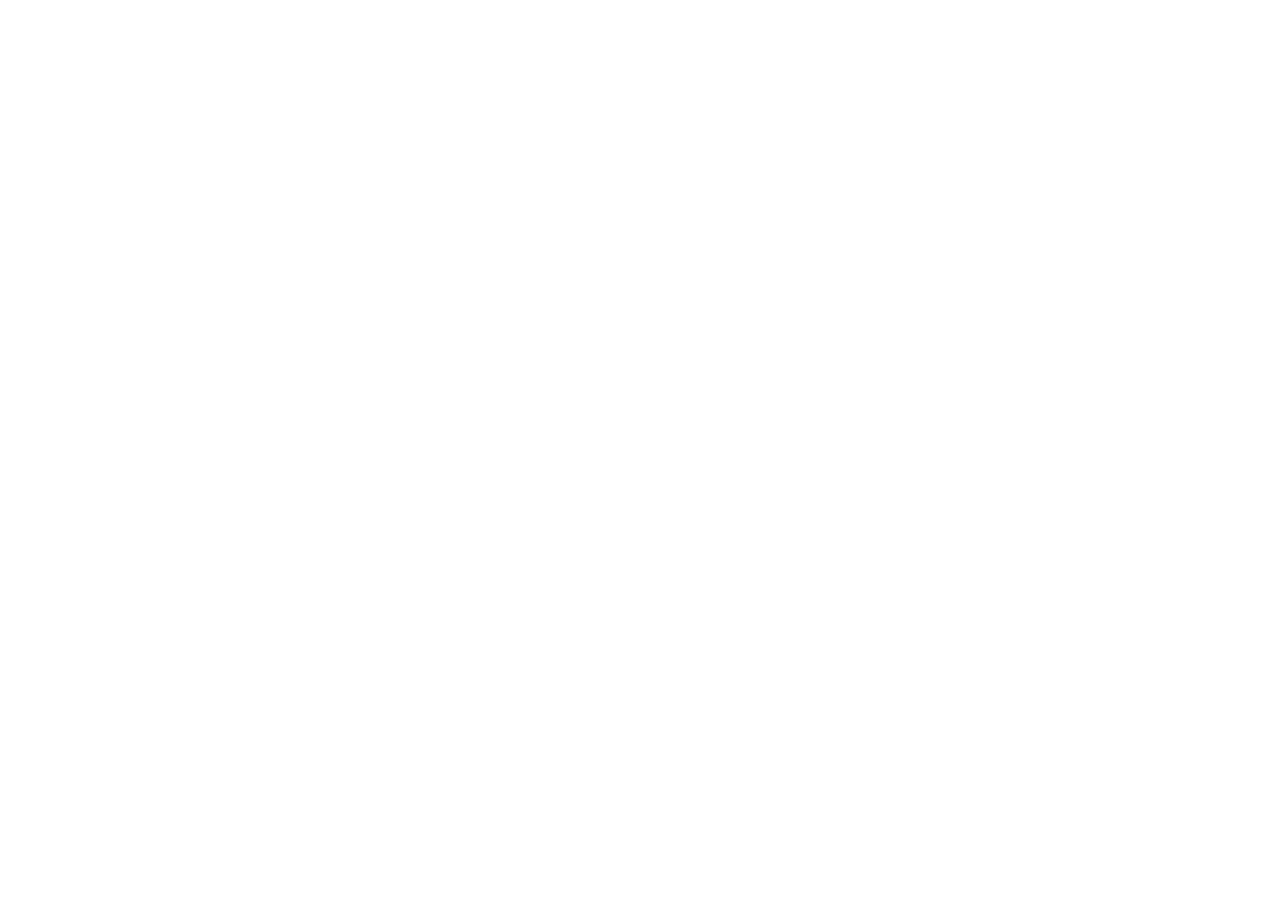
==== assets/index.html @ e958853e "add basic html, css file and necessary things" ====
<!DOCTYPE html>
<html lang="en">
<head>
    <meta charset="UTF-8">
    <meta name="viewport" content="width=device-width, initial-scale=1.0">
    <title>Bangladesh 2.0</title>
    <link rel="stylesheet" href="styles.css
    ">
</head>
<body>
    
</body>
</html>
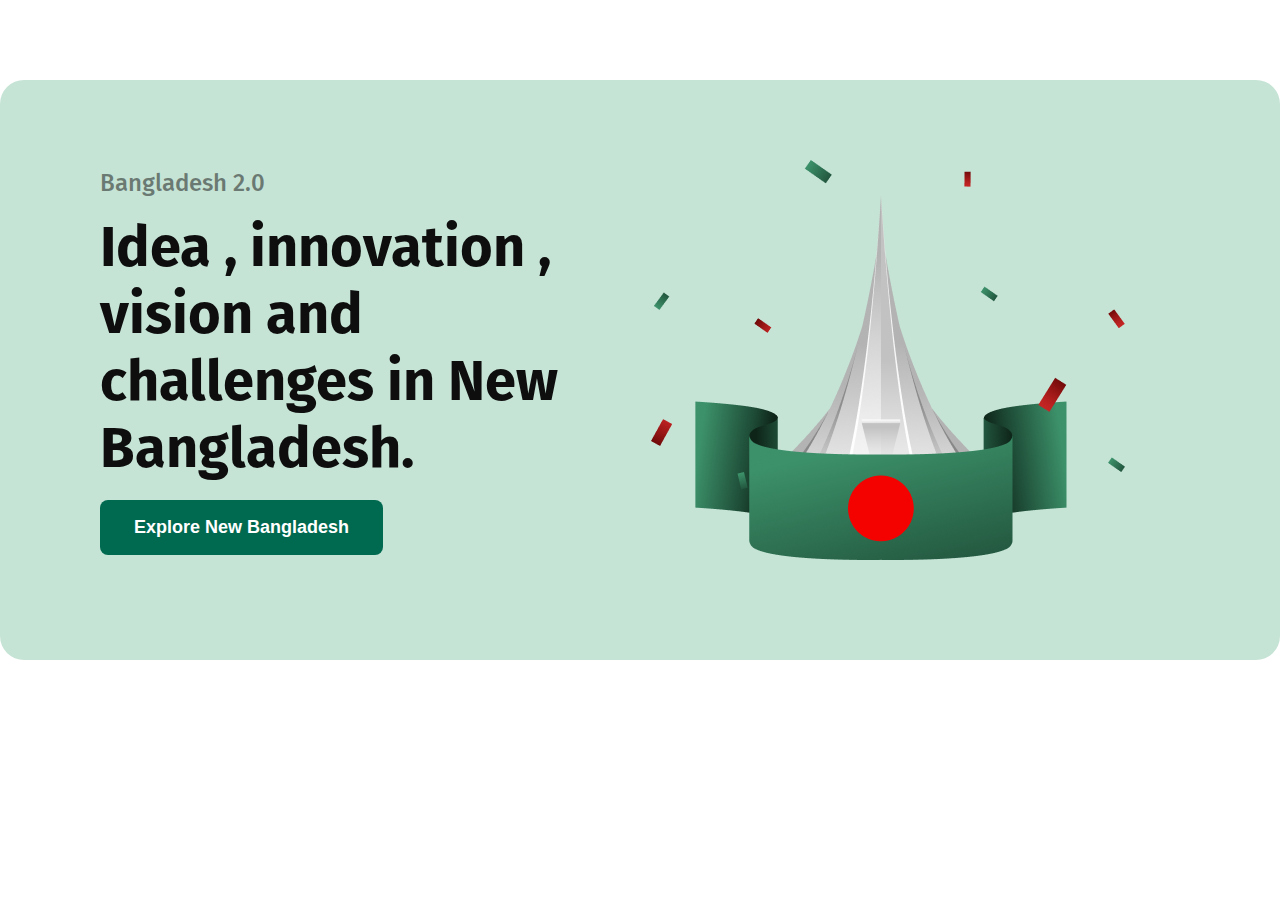
==== commit b5387586: "add styles for banner part" ====
--- a/assets/index.html
+++ b/assets/index.html
@@ -4,10 +4,41 @@
     <meta charset="UTF-8">
     <meta name="viewport" content="width=device-width, initial-scale=1.0">
     <title>Bangladesh 2.0</title>
+    <link rel="preconnect" href="https://fonts.googleapis.com">
+    <link rel="preconnect" href="https://fonts.gstatic.com" crossorigin>
+    <link href="https://fonts.googleapis.com/css2?family=Fira+Sans:ital,wght@0,100;0,200;0,300;0,400;0,500;0,600;0,700;0,800;0,900;1,100;1,200;1,300;1,400;1,500;1,600;1,700;1,800;1,900&display=swap" rel="stylesheet">
     <link rel="stylesheet" href="styles.css
     ">
 </head>
-<body>
-    
+<body class="fira-sans-regular">
+    <header>
+        <nav>
+
+        </nav>
+        <div class="banner">
+            <div class="banner-description">
+                <p class="banner-tile">
+                    Bangladesh 2.0
+                </p>
+                <h1 class="banner-heading">
+                    Idea , innovation ,
+                    vision and challenges in New Bangladesh.
+                </h1>
+                <button class="banner-btn"> 
+                    Explore New Bangladesh
+                </button>
+            </div>
+            <div class="hero-holder">
+                <img src="hero.png" alt="">
+            </div>
+        </div>
+
+    </header>
+    <main>
+
+    </main>
+    <footer>
+
+    </footer>
 </body>
 </html>--- a/assets/styles.css
+++ b/assets/styles.css
@@ -0,0 +1,77 @@
+*{
+    margin: 0;
+    padding: 0;
+
+}
+
+.fira-sans-regular {
+    font-family: "Fira Sans", serif;
+    font-weight: 400;
+    font-style: normal;
+  }
+  /* style for header part starts here  */
+
+  header{
+
+    border-radius: 24px;
+
+    background: rgb(198, 228, 214);
+    
+    max-width: 1280px ;
+    height: 580px;
+    margin: 0 auto ;
+    
+   
+   
+  }
+.banner{
+    display: flex;
+   
+    margin: 80px 100px 80px 100px;
+    
+    
+}
+
+
+.banner div{
+   
+    width: 50%;
+    margin-top: 80px;
+}
+.banner-description{
+    display: flex;
+    flex-direction: column;
+    align-items: flex-start;
+    justify-content: space-around;
+}
+.banner-tile{
+    color: rgba(14, 14, 14, 0.5);
+    font-weight: 500;
+    font-size: 24px;
+    
+  
+}
+.banner-heading{
+    color: rgb(14, 14, 14);
+    font-weight: 700;
+    font-size: 56px;
+}
+.banner-btn{
+    border-radius: 8px;
+
+    background: rgb(0, 106, 80); 
+    border: none;
+    padding: 17px 34px 17px 34px;
+    color: rgb(255, 255, 255);
+
+    font-size: 18px;
+    font-weight: 600;
+   
+}
+.hero-holder{
+    margin-left: 20px;
+    
+}
+   
+    /* style for header part ends here  */
+
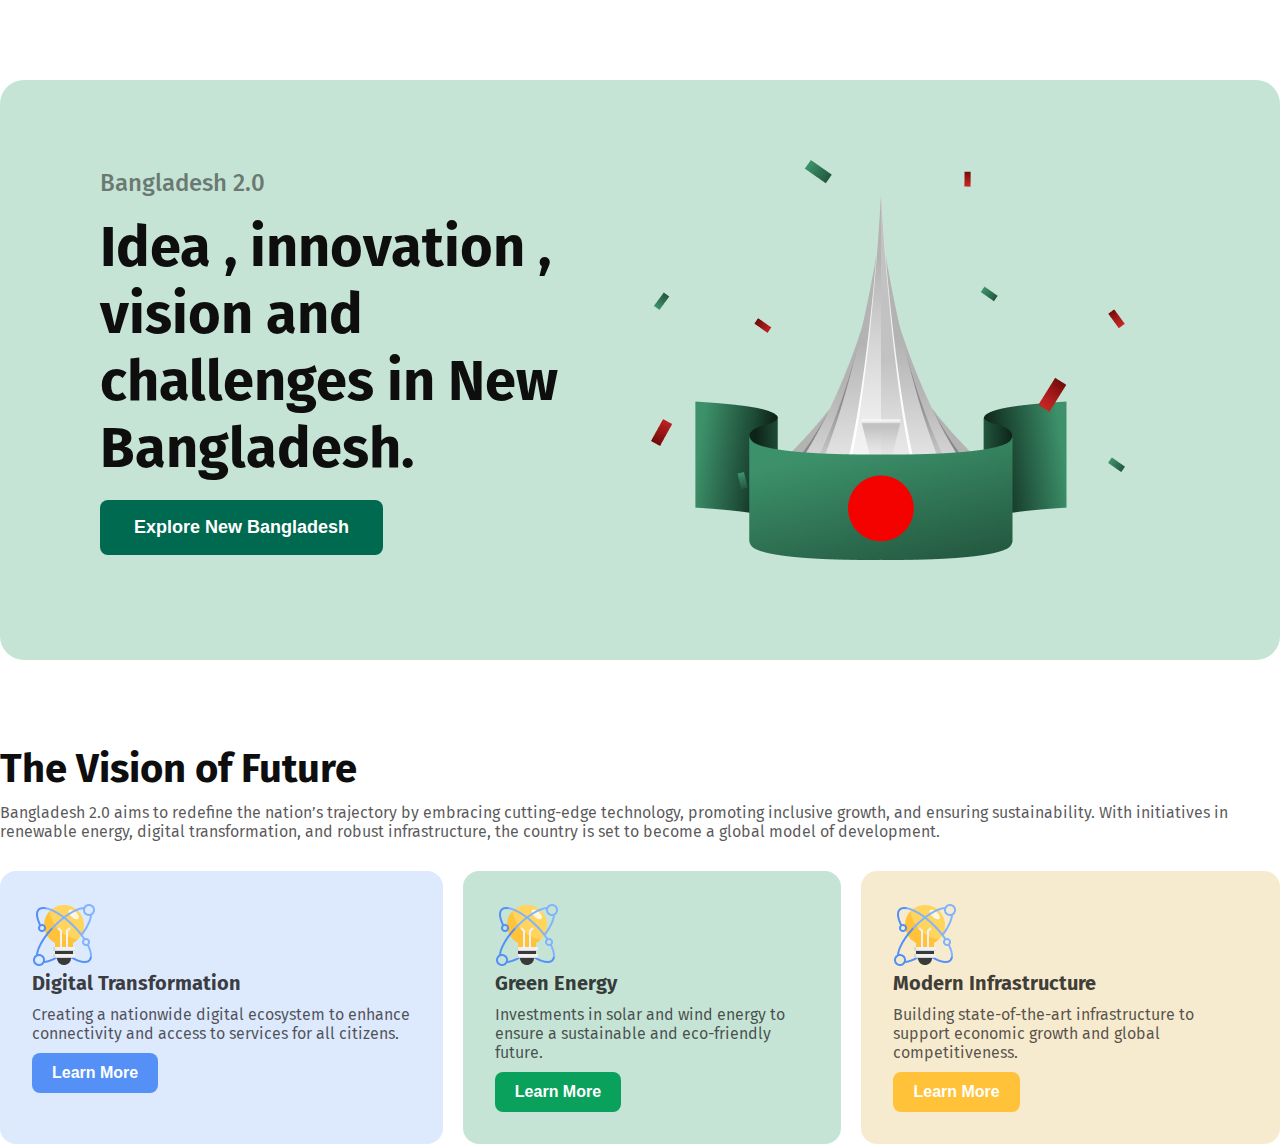
==== commit bd1ea57a: "added style for vision section" ====
--- a/assets/index.html
+++ b/assets/index.html
@@ -11,7 +11,7 @@
     ">
 </head>
 <body class="fira-sans-regular">
-    <header>
+    <header class="make-center">
         <nav>
 
         </nav>
@@ -29,12 +29,76 @@
                 </button>
             </div>
             <div class="hero-holder">
-                <img src="hero.png" alt="">
+                <img src="hero.png" alt="img of historical symbol of Bangladesh">
             </div>
         </div>
 
     </header>
     <main>
+
+        <section class="make-center make-center-t-s">
+            <div>
+                <h2 class="second-heading">
+                    The Vision of Future
+                  </h2>
+                  <p class="title-description">
+                    Bangladesh 2.0 aims to redefine the nation’s trajectory by embracing cutting-edge technology, promoting inclusive growth, and ensuring sustainability. With initiatives in renewable energy, digital transformation, and robust infrastructure, the country is set to become a global model of development.
+                  </p>
+    
+
+            </div>
+                <div class="card-holder">
+                    <div class="card c1">
+                        <div class="card-img">
+                            <img src="card-icon.png" alt="icon of idea">
+                        </div>
+                        <h4 class="third-heading">
+                            Digital Transformation
+                        </h4>
+                        <p class="title-description">
+                            Creating a nationwide digital ecosystem to enhance connectivity and access to services for all citizens.
+                        </p>
+
+                        <button class="card-btn cb1">
+                            Learn More
+                        </button>
+                    </div>
+
+
+                    <div class="card c2">
+                        <div class="card-img">
+                            <img src="card-icon.png" alt="icon of idea">
+                        </div>
+                        <h4 class="third-heading">
+                            Green Energy
+                        </h4>
+
+                        <p class="title-description">
+                            Investments in solar and wind energy to ensure a sustainable and eco-friendly future.
+                        </p>
+
+                        <button class="card-btn cb2">
+                            Learn More
+                        </button>
+                    </div>
+                    <div class="card c3">
+                        <div class="card-img">
+                            <img src="card-icon.png" alt="icon of idea">
+                        </div>
+                        <h4 class="third-heading">
+                            Modern Infrastructure
+                        </h4>
+                        <p class="title-description">
+                            Building state-of-the-art infrastructure to support economic growth and global competitiveness.
+                        </p>
+                        <button class="card-btn cb3">
+                            Learn More
+                        </button>
+                    </div>
+
+                </div>
+             
+        </section>
 
     </main>
     <footer>
--- a/assets/styles.css
+++ b/assets/styles.css
@@ -9,6 +9,35 @@
     font-weight: 400;
     font-style: normal;
   }
+
+  /* shared style starts here  */
+  .make-center{
+    margin: 0 auto ;
+    max-width: 1280px ;
+  }
+  .make-center-t-s{
+    margin-top: 85px;
+  }
+  .title-description{
+    color: rgba(14, 14, 14, 0.7);
+    font-size: 16px;
+    font-weight: 400;
+    margin-top: 10px;
+    margin-bottom: 10px;
+  }
+  .second-heading{
+    color: rgb(14, 14, 14);
+    font-size: 40px;
+    font-weight: 700;
+  }
+  .third-heading{
+    color: rgba(14, 14, 14, 0.8);
+    font-size: 20px;
+    font-weight: 700
+  }
+
+
+  /* shared style end here  */
   /* style for header part starts here  */
 
   header{
@@ -17,9 +46,9 @@
 
     background: rgb(198, 228, 214);
     
-    max-width: 1280px ;
+    
     height: 580px;
-    margin: 0 auto ;
+  
     
    
    
@@ -75,3 +104,51 @@
    
     /* style for header part ends here  */
 
+    /* styles for vision section starts here  */
+    .card-btn{
+        color: rgb(255, 255, 255);
+
+    font-size: 16px;
+    font-weight: 600;
+    padding: 11px 20px 11px 20px;
+    border-radius: 8px;
+    border: none;
+    }
+    .cb1{
+        background: rgb(84, 144, 245);
+    }
+
+    .cb2{
+        background-color: rgb(9, 161, 92);
+    }
+    .cb3{
+        background-color: rgb(255, 194, 57);
+    }
+    .card{
+        
+        padding: 32px;
+        border-radius: 16px;
+        
+      
+
+    }
+    .c1{
+        background-color:rgba(84, 144, 245, 0.2); ;
+    }
+    .c2{
+        background-color:rgb(198, 228, 214) ;
+        
+    }
+    .c3{
+        background-color: rgb(247, 235, 207);
+    }
+
+    .card-holder{
+        margin-top: 30px;
+        display: flex;
+        justify-content: space-between;
+        gap: 20px;
+    }
+
+    /* styles for vision section starts here  */
+
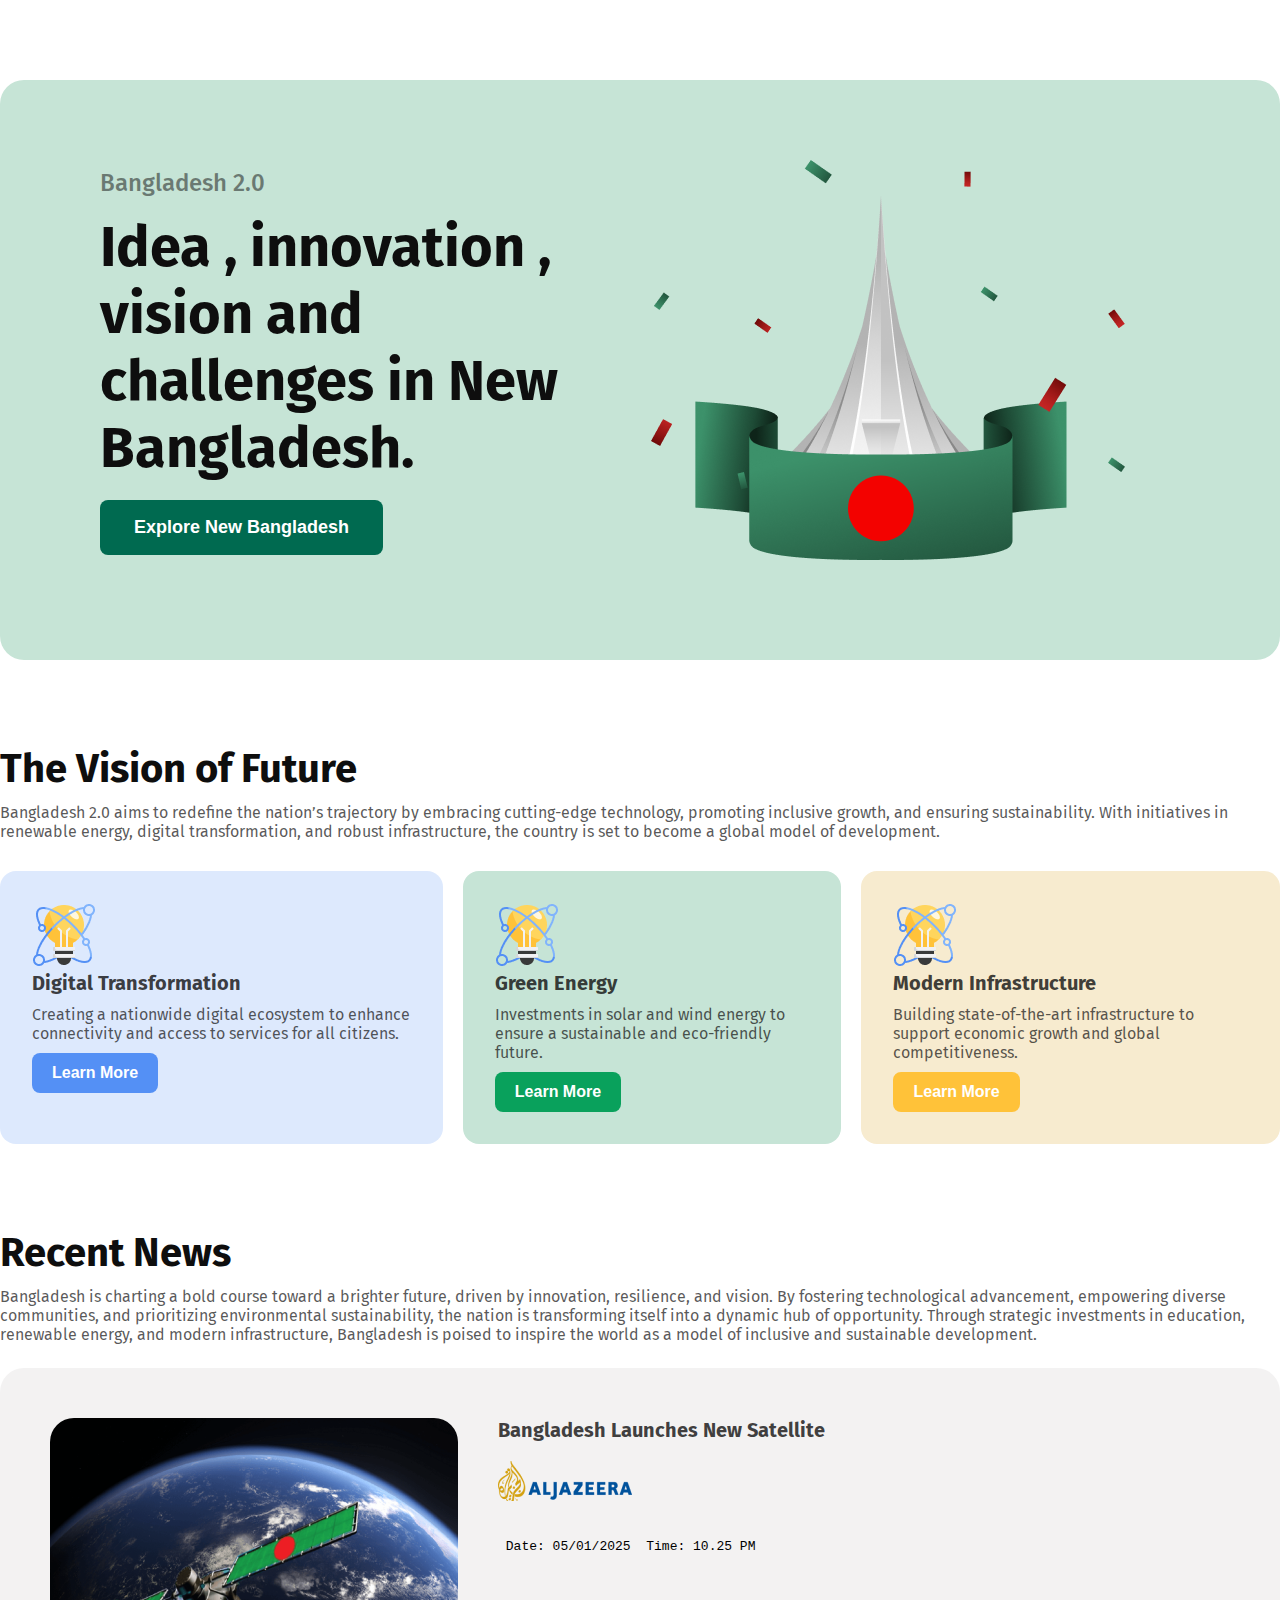
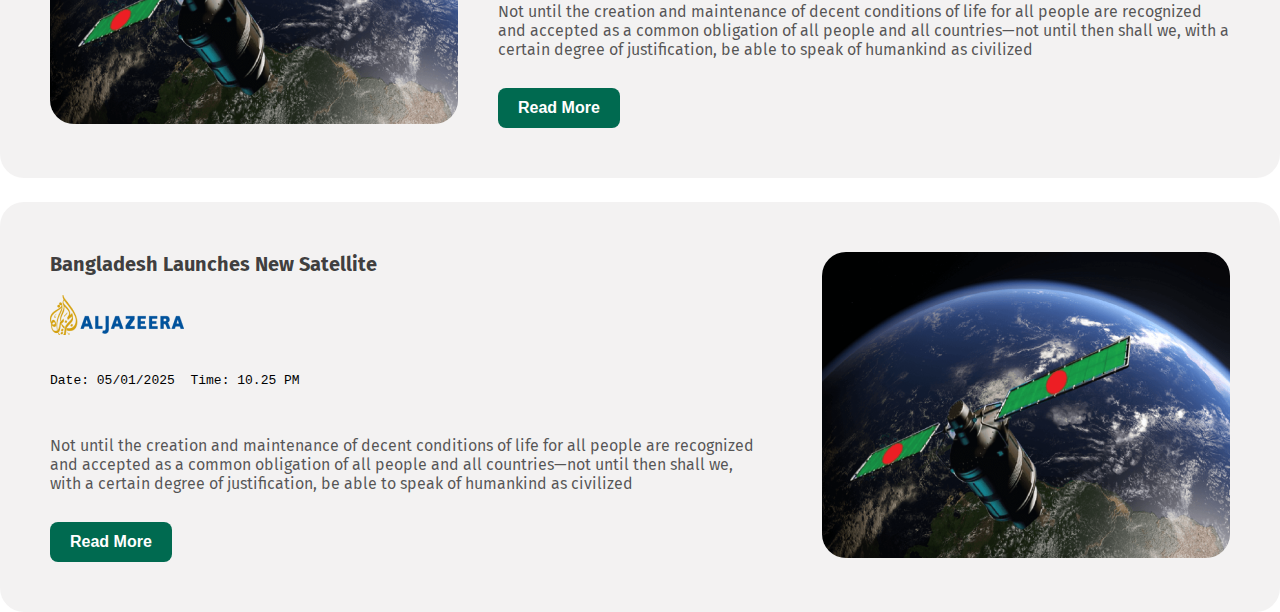
==== commit 4f884c0a: "added styles for recent section" ====
--- a/assets/index.html
+++ b/assets/index.html
@@ -100,6 +100,107 @@
              
         </section>
 
+        <section class="recent make-center make-center-t-s ">
+
+            <div>
+                <h2 class="second-heading">
+                    Recent News
+                  </h2>
+                  <p class="title-description">
+                    Bangladesh is charting a bold course toward a brighter future, driven by innovation, resilience, and vision. By fostering technological advancement, empowering diverse communities, and prioritizing environmental sustainability, the nation is transforming itself into a dynamic hub of opportunity. Through strategic investments in education, renewable energy, and modern   infrastructure, Bangladesh is poised to inspire the world as a model of inclusive and sustainable development.
+                  </p>
+            </div>
+
+
+
+            <div class="recent-card ">
+                <div class="recent-card-img">
+                    <img src="satelite.png" alt="">
+
+                </div >
+
+            
+                <div class="recent-card-description display-flex">
+
+                    <h4 class="third-heading">
+                        Bangladesh Launches New Satellite
+                    </h4>
+
+                    <div>
+                        <img src="al-jazeera.png" alt="">
+                    </div>
+
+                    <pre>
+                        <span >
+ Date: 05/01/2025  Time: 10.25 PM
+                        </span>
+                    </pre>
+                    <p class="title-description recent-m">
+                        Not until the creation and maintenance of decent conditions of life for all people are recognized and accepted as a common obligation of all people and all countries—not until then shall we,
+                        with a certain degree of justification, be able to speak of humankind as civilized
+                    </p>
+
+                    <div>
+                        <button class="card-btn r-btn">
+                            Read More
+                        </button>
+    
+                    </div>
+                    
+                </div>
+            
+                   
+                
+            </div>
+            <div>
+
+                <div class="recent-card recent-card-2">
+                    <div class="recent-card-img">
+                        <img src="satelite.png" alt="">
+    
+                    </div >
+    
+                
+                    <div class="recent-card-description display-flex">
+    
+                        <h4 class="third-heading">
+                            Bangladesh Launches New Satellite
+                        </h4>
+    
+                        <div>
+                            <img src="al-jazeera.png" alt="">
+                        </div>
+    
+                        <pre>
+                            <span >
+Date: 05/01/2025  Time: 10.25 PM
+                            </span>
+                        </pre>
+                        <p class="title-description recent-m">
+                            Not until the creation and maintenance of decent conditions of life for all people are recognized and accepted as a common obligation of all people and all countries—not until then shall we,
+                            with a certain degree of justification, be able to speak of humankind as civilized
+                        </p>
+    
+                        <div>
+                            <button class="card-btn r-btn">
+                                Read More
+                            </button>
+        
+                        </div>
+                        
+                    </div>
+                
+                       
+                    
+                </div>   
+                
+                 
+
+            </div>
+
+
+        </section>
+
     </main>
     <footer>
 
--- a/assets/styles.css
+++ b/assets/styles.css
@@ -35,6 +35,14 @@
     font-size: 20px;
     font-weight: 700
   }
+  .display-flex{
+    display: flex;
+  }
+  .r-btn{
+    border-radius: 8px;
+
+background: rgb(0, 106, 80);
+  }
 
 
   /* shared style end here  */
@@ -151,4 +159,49 @@
     }
 
     /* styles for vision section starts here  */
-
+    /* Styles for recent section starts here  */
+.recent{
+    
+    height: 899px;
+}
+.recent-card{
+    border-radius: 24px;
+
+background: rgba(242, 240, 240, 0.897);
+padding: 50px;
+margin: 24px 0px;
+
+display: flex;
+/* justify-content: space-between; */
+}
+.recent-card-img img {
+/* width: 100%; */
+border-radius: 24px;
+}
+.recent-card-description{
+    flex-direction: column;
+}
+.recent-m{
+   
+    margin-top: 0px;
+} 
+
+.recent-card-description{
+   
+    margin-left: 40px;
+    flex-direction: column;
+    justify-content: space-between;
+
+}
+.recent-card-2{
+    flex-direction: row-reverse;
+}
+.recent-card-2 .recent-card-description{
+    margin-left: 0px;
+    margin-right: 55px;
+}
+
+
+
+    /* Styles for recent section ends  here  */
+
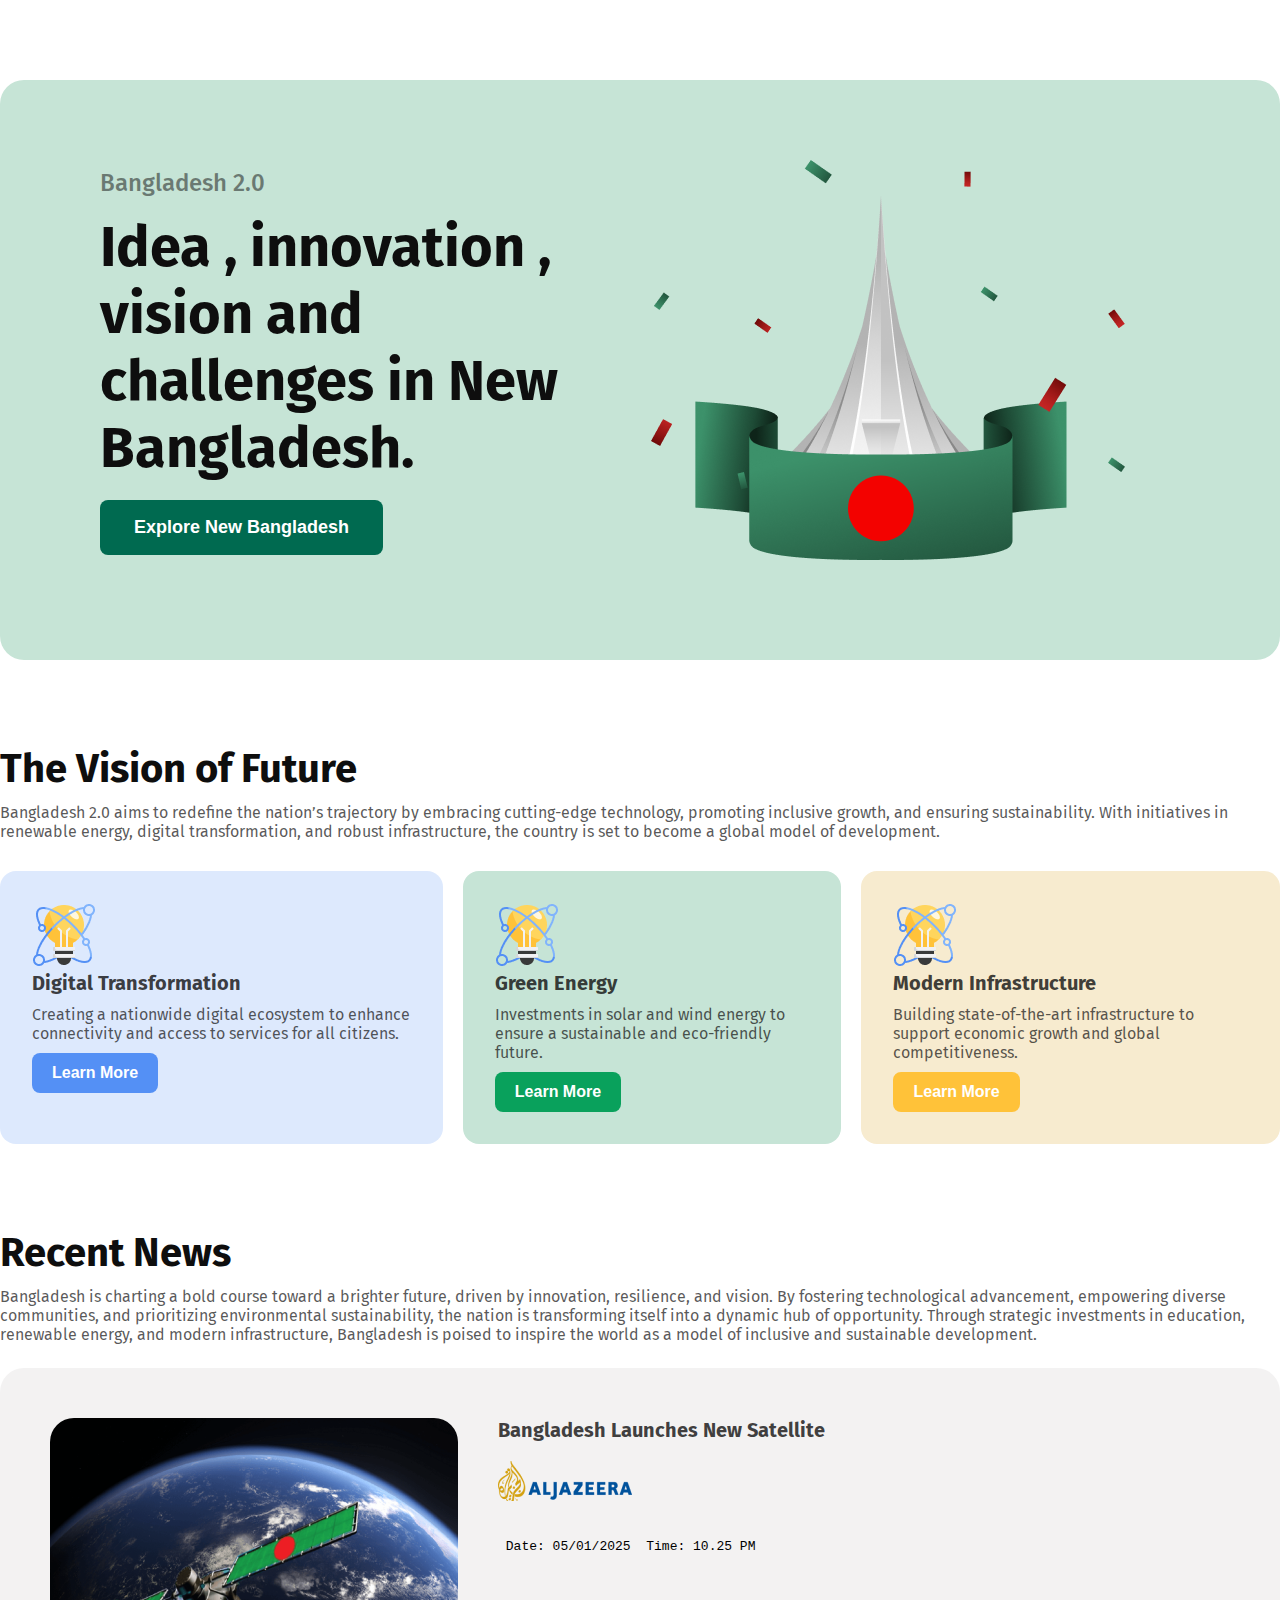
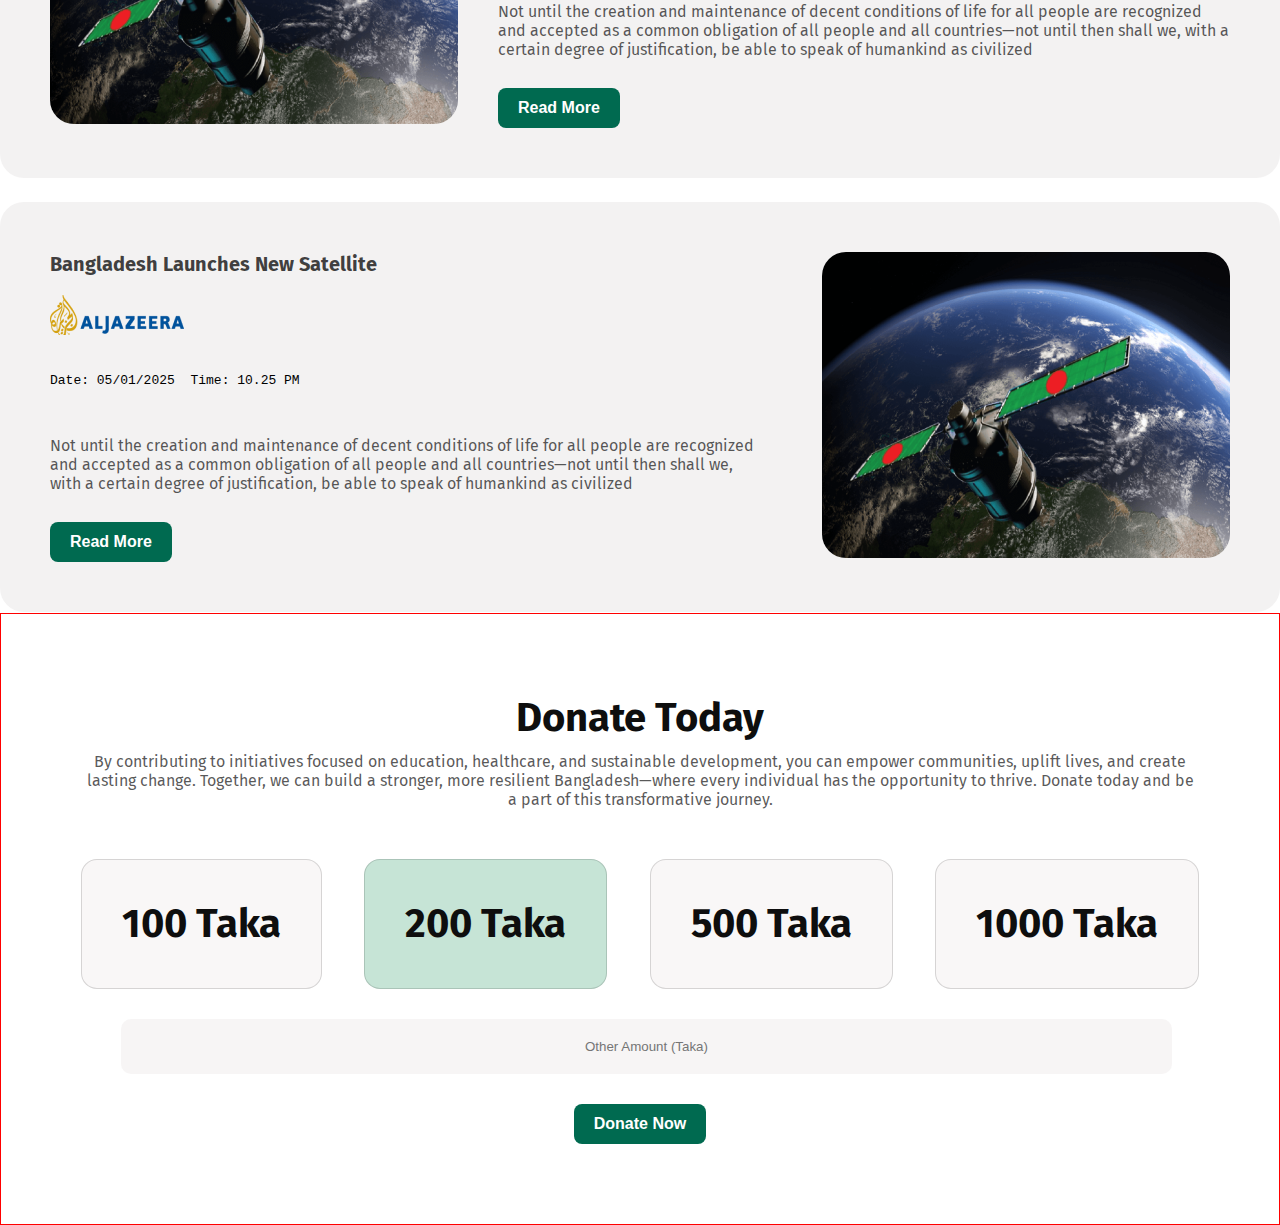
==== commit b71e63f5: "added styles for doantion section" ====
--- a/assets/index.html
+++ b/assets/index.html
@@ -201,6 +201,50 @@
 
         </section>
 
+        <section class="donation make-center make-center-t-s " >
+            <div class="donate-today">
+                <h2 class="second-heading">
+                    Donate Today
+                </h2>
+
+                <p class="title-description">
+                    By contributing to initiatives focused on education, healthcare, and sustainable development, you can empower communities, uplift lives, and create lasting change. Together, we can build a stronger, more resilient Bangladesh—where every individual has the opportunity to thrive. Donate today and be a part of this transformative journey.
+                </p>
+            </div>
+
+            <div class="donation-card-holder display-flex">
+                <div class="donation-card">
+                    <h2 class="second-heading">
+                        100 Taka
+                    </h2>
+                </div>
+                <div class="donation-card dc1">
+                    <h2 class="second-heading">
+                        200 Taka
+                    </h2> 
+                </div>
+                <div class="donation-card">
+                    <h2 class="second-heading">
+                        500 Taka
+                    </h2>
+                </div>
+                <div class="donation-card">
+                    <h2 class="second-heading">
+                        1000 Taka
+                    </h2>
+                </div>
+        
+            </div>
+
+            <div class="Amount">
+                <input placeholder="Other Amount (Taka)">
+            </div>
+            <div class="Donate-now" >
+               <button class="card-btn r-btn">
+                Donate Now
+               </button>
+            </div>
+        </section>
     </main>
     <footer>
 
--- a/assets/styles.css
+++ b/assets/styles.css
@@ -1,7 +1,7 @@
 *{
     margin: 0;
     padding: 0;
-
+    box-sizing: border-box;
 }
 
 .fira-sans-regular {
@@ -112,7 +112,7 @@
    
     /* style for header part ends here  */
 
-    /* styles for vision section starts here  */
+    /* style for vision section starts here  */
     .card-btn{
         color: rgb(255, 255, 255);
 
@@ -158,8 +158,8 @@
         gap: 20px;
     }
 
-    /* styles for vision section starts here  */
-    /* Styles for recent section starts here  */
+    /* style for vision section starts here  */
+    /* Style for recent section starts here  */
 .recent{
     
     height: 899px;
@@ -203,5 +203,51 @@
 
 
 
-    /* Styles for recent section ends  here  */
-
+    /* Style for recent section ends  here  */
+
+
+    /* Style for donation section starts here */
+
+    .donation{
+        border: 1px solid red ;
+        padding: 80px;
+        
+    }
+    .donate-today{
+        text-align: center;
+    }
+    .donation-card{
+        
+    border: 1px solid rgba(14, 14, 14, 0.15);
+    border-radius: 16px;
+
+    background: rgb(249, 247, 247);
+    padding: 40px;
+    }
+
+    .donation-card-holder{
+        justify-content: space-between;
+        margin-top: 50px;
+    }
+    .dc1{
+        
+        background: rgb(198, 228, 214);
+    }
+    .Amount input{
+        width: 94%;
+        
+        text-align: center;
+        padding: 20px 40px 20px 40px;
+        background: rgba(245, 242, 242, 0.762); 
+        border-radius: 10px;
+        margin-top: 30px;
+        margin-left: 40px;
+        border: none;
+    }
+    .Donate-now{
+        text-align: center;
+        margin-top: 30px;
+    }
+
+     /* Style for donation section ends here */
+
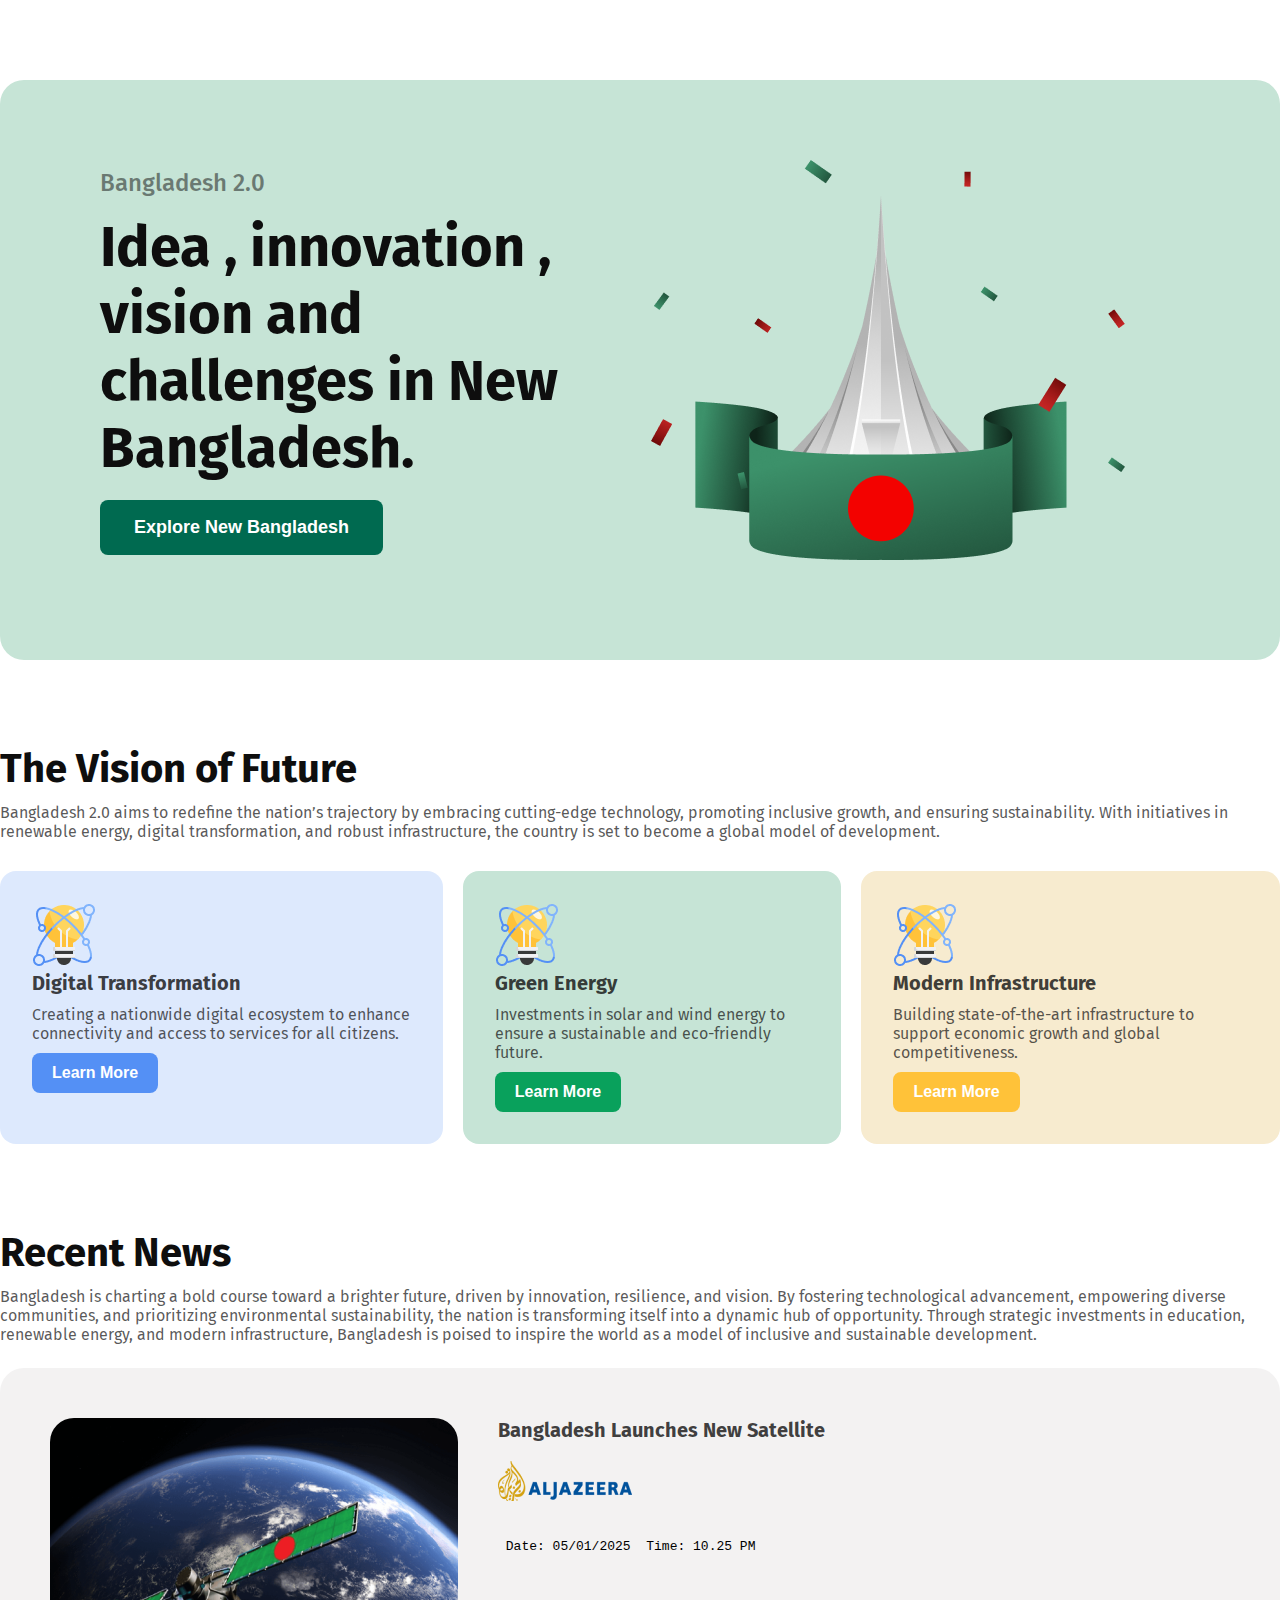
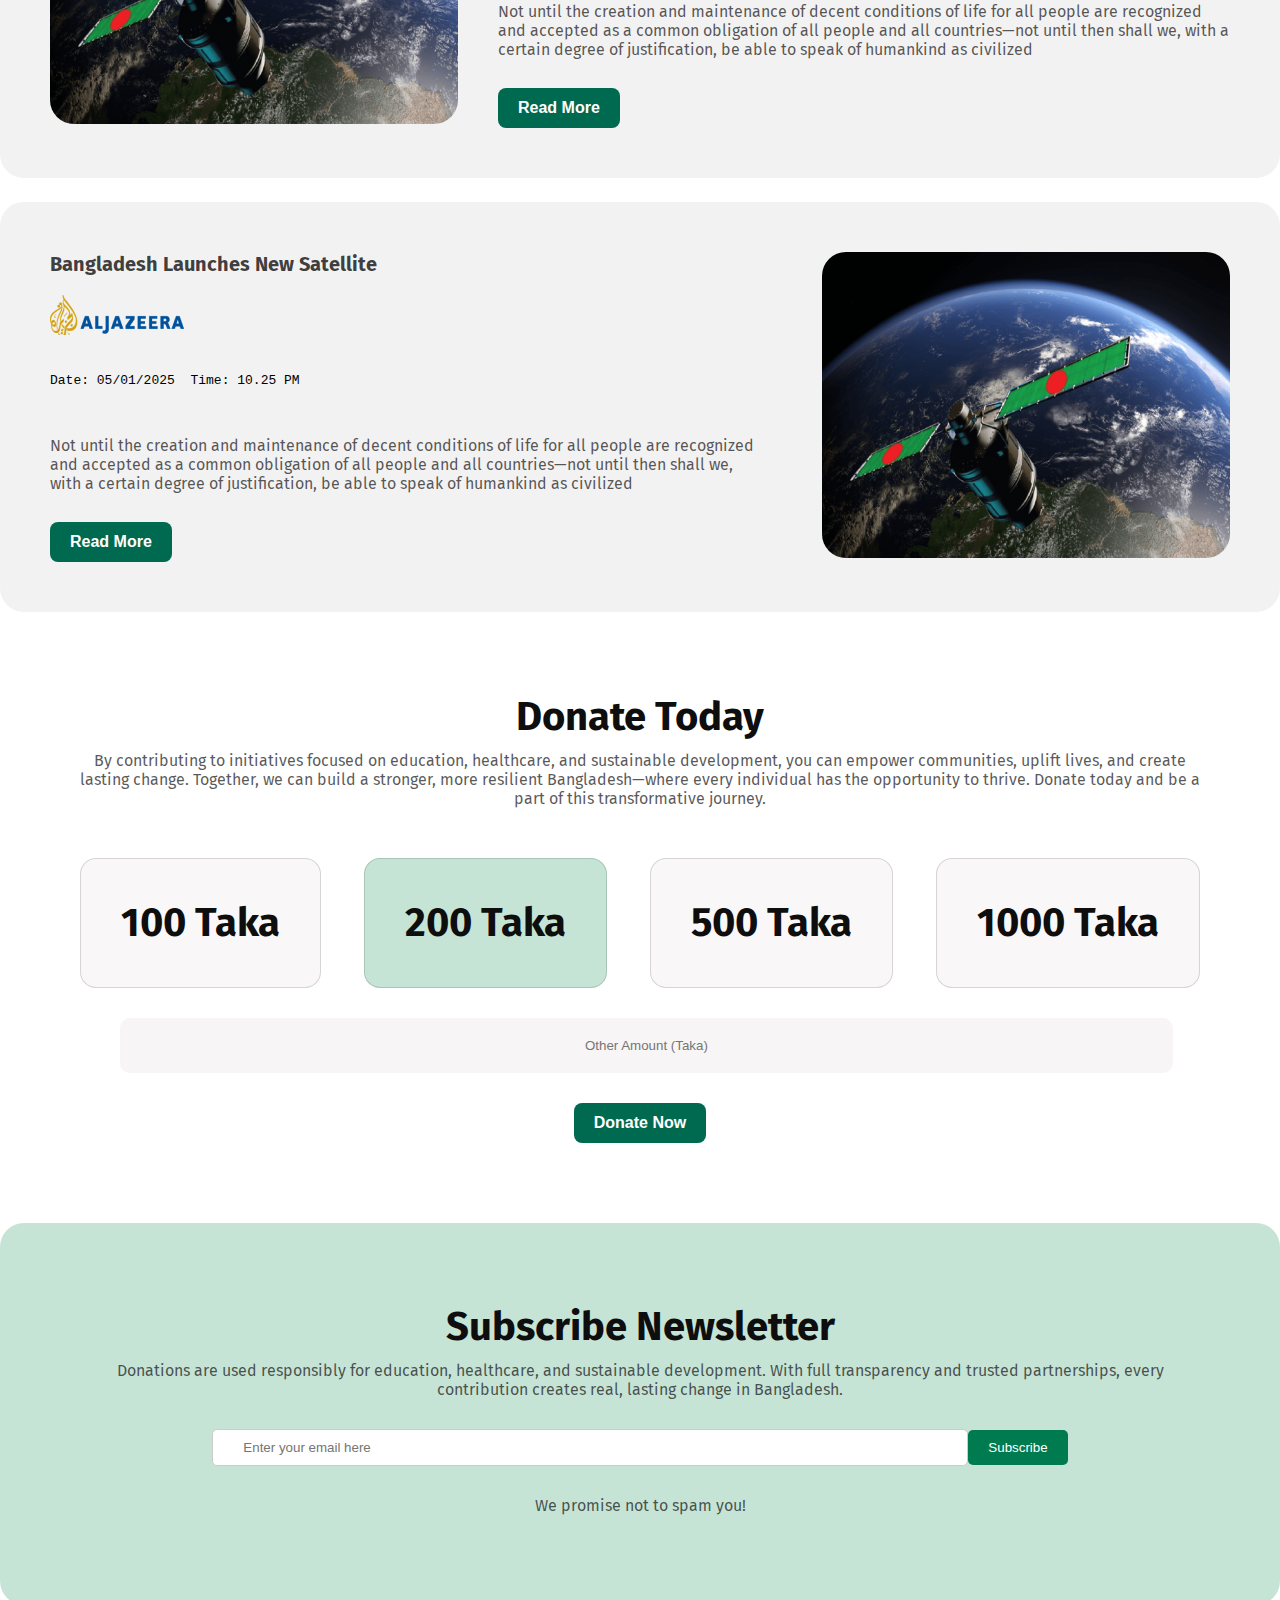
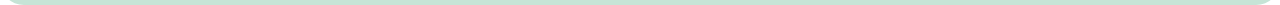
==== commit e5843b9d: "added style for newsletter section" ====
--- a/assets/index.html
+++ b/assets/index.html
@@ -245,6 +245,27 @@
                </button>
             </div>
         </section>
+
+
+        <section class="newsletter make-center ">
+            <div>
+                <h2 class="second-heading">
+                    Subscribe Newsletter
+                </h2>
+                <p class="title-description">
+                    Donations are used responsibly for education, healthcare, and sustainable development. With full transparency and trusted partnerships, every contribution creates real, lasting change in Bangladesh.
+                </p>
+
+                <div class="in-btn">
+                    <input type="email" placeholder="Enter your email here">
+                    <button>Subscribe</button>
+                </div>
+                <p class="title-description n-p">
+                    We promise not to spam you!
+                </p>
+            </div>
+
+        </section>
     </main>
     <footer>
 
--- a/assets/styles.css
+++ b/assets/styles.css
@@ -209,7 +209,7 @@
     /* Style for donation section starts here */
 
     .donation{
-        border: 1px solid red ;
+        
         padding: 80px;
         
     }
@@ -251,3 +251,46 @@
 
      /* Style for donation section ends here */
 
+
+     /* style for newsletter section starts here  */
+    .newsletter{
+        padding: 80px 100px 80px 100px;
+        text-align: center;
+        border-radius: 24px;
+
+background: rgb(198, 228, 214);
+    }
+
+    .in-btn{
+        display: flex;
+        justify-content: center;
+        align-items: center;
+        margin-bottom: 10px;
+        
+        margin-top: 30px;
+    }
+
+    .in-btn input[type="email"] {
+        width: 70%;
+        padding: 10px;
+        border: 1px solid #ccc;
+        border-radius: 5px;
+        padding-left: 30px;
+    }
+
+    .in-btn button {
+        padding: 10px 20px;
+        background-color: #007b50;
+        color: #fff;
+
+        border: none;
+        border-radius: 5px;
+        
+    }
+    .n-p{
+        margin-top: 30px;
+    }
+
+    
+     /* style for newsletter section ends here  */
+
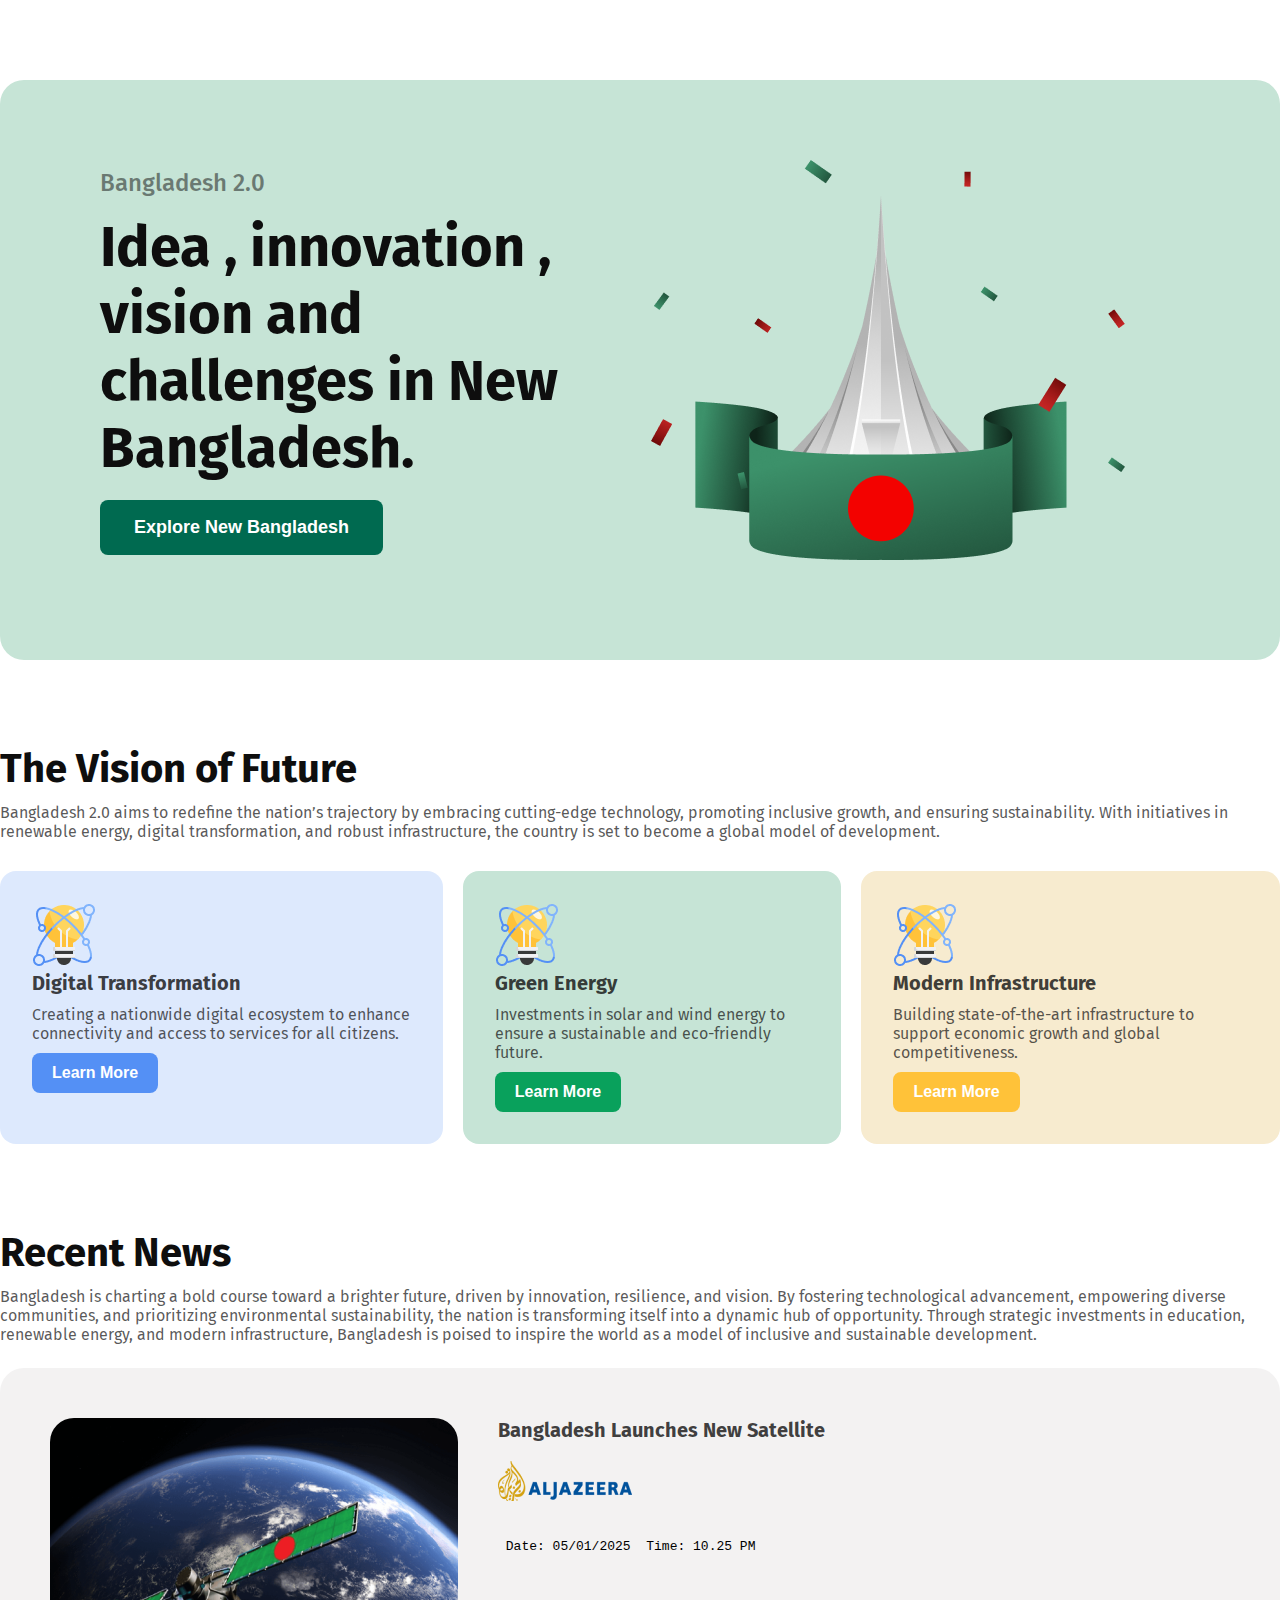
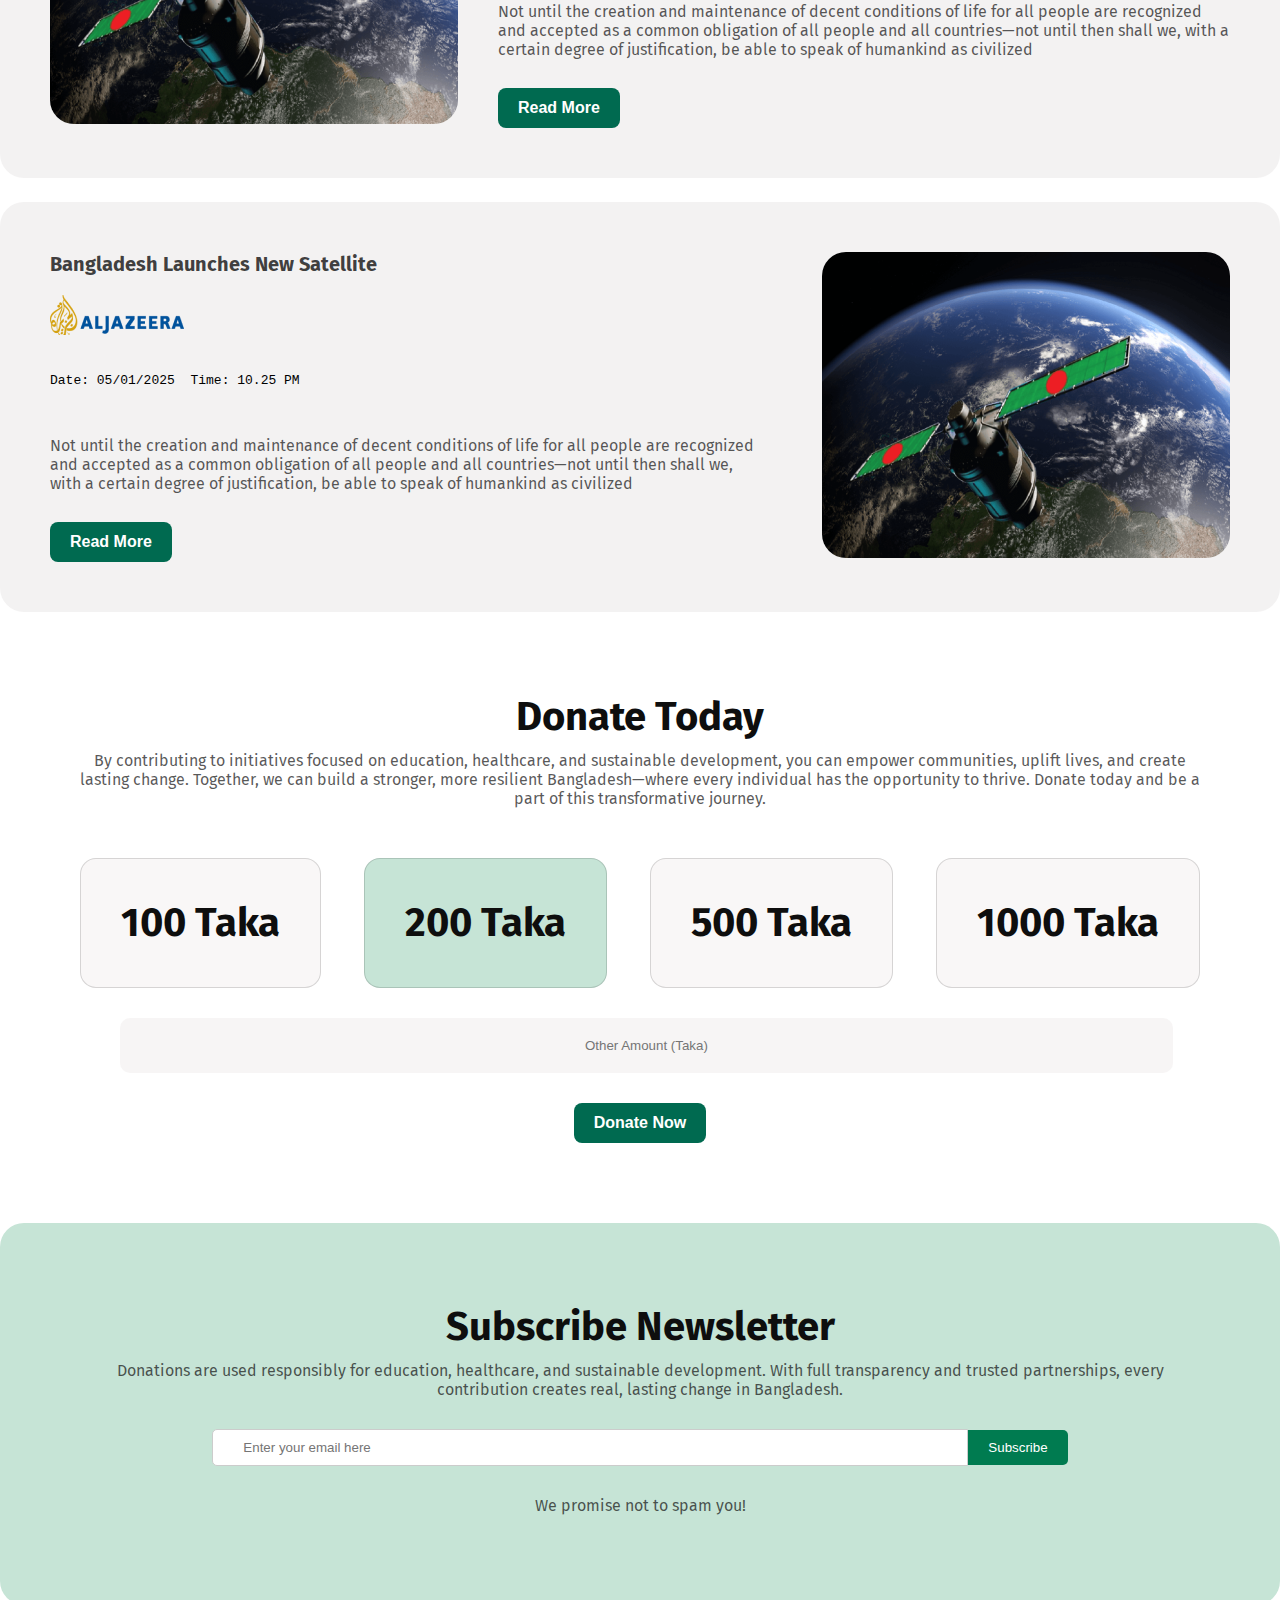
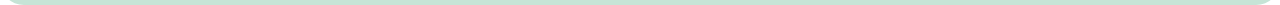
==== commit a5c6fd93: "add style for hover effect" ====
--- a/assets/index.html
+++ b/assets/index.html
@@ -141,7 +141,7 @@
                     </p>
 
                     <div>
-                        <button class="card-btn r-btn">
+                        <button class="card-btn r-btn hb1">
                             Read More
                         </button>
     
@@ -182,7 +182,7 @@
                         </p>
     
                         <div>
-                            <button class="card-btn r-btn">
+                            <button class="card-btn r-btn hb2">
                                 Read More
                             </button>
         
@@ -213,7 +213,7 @@
             </div>
 
             <div class="donation-card-holder display-flex">
-                <div class="donation-card">
+                <div class="donation-card dc2">
                     <h2 class="second-heading">
                         100 Taka
                     </h2>
@@ -223,12 +223,12 @@
                         200 Taka
                     </h2> 
                 </div>
-                <div class="donation-card">
+                <div class="donation-card dc3">
                     <h2 class="second-heading">
                         500 Taka
                     </h2>
                 </div>
-                <div class="donation-card">
+                <div class="donation-card dc4">
                     <h2 class="second-heading">
                         1000 Taka
                     </h2>
@@ -240,7 +240,7 @@
                 <input placeholder="Other Amount (Taka)">
             </div>
             <div class="Donate-now" >
-               <button class="card-btn r-btn">
+               <button class="card-btn r-btn dc5">
                 Donate Now
                </button>
             </div>
@@ -258,7 +258,7 @@
 
                 <div class="in-btn">
                     <input type="email" placeholder="Enter your email here">
-                    <button>Subscribe</button>
+                    <button class="dc6">Subscribe</button>
                 </div>
                 <p class="title-description n-p">
                     We promise not to spam you!
--- a/assets/styles.css
+++ b/assets/styles.css
@@ -274,7 +274,7 @@
         width: 70%;
         padding: 10px;
         border: 1px solid #ccc;
-        border-radius: 5px;
+        border-radius: 5px 0 0 5px;
         padding-left: 30px;
     }
 
@@ -284,7 +284,7 @@
         color: #fff;
 
         border: none;
-        border-radius: 5px;
+        border-radius: 0 5px 5px 0;
         
     }
     .n-p{
@@ -293,4 +293,47 @@
 
     
      /* style for newsletter section ends here  */
-
+     /* style for hover starts here  */
+    .banner-btn:hover{
+        background-color: rgba(167, 233, 13, 0.767);
+        /* color: rgba(0, 0, 255, 0.595); */
+    }
+    .cb1:hover{
+       background-color: #ab11bfd4; 
+    }
+    .cb2:hover{
+        background-color: #9f2f06e3;
+    }
+    .cb3:hover{
+        background-color: #3dec07;
+    }
+    .hb1:hover{
+        background-color: #05deff;
+    }
+    .hb2:hover{
+        background-color: #7105ff;
+    }
+
+    .dc1:hover{
+background-color: #7105ff89;
+    }
+    .dc2:hover{
+       background-color: #05deff; 
+      
+    }
+    .dc3:hover{
+        background-color: #ff05da89;
+
+     }
+    .dc4:hover{
+     background-color: #05c9ff89;
+    }
+    .dc5:hover{
+        background-color: #5805ffce;
+    }
+    .dc6:hover{
+        background-color: #b405ffc1;
+    }
+
+     /* style for hover ends  here  */
+
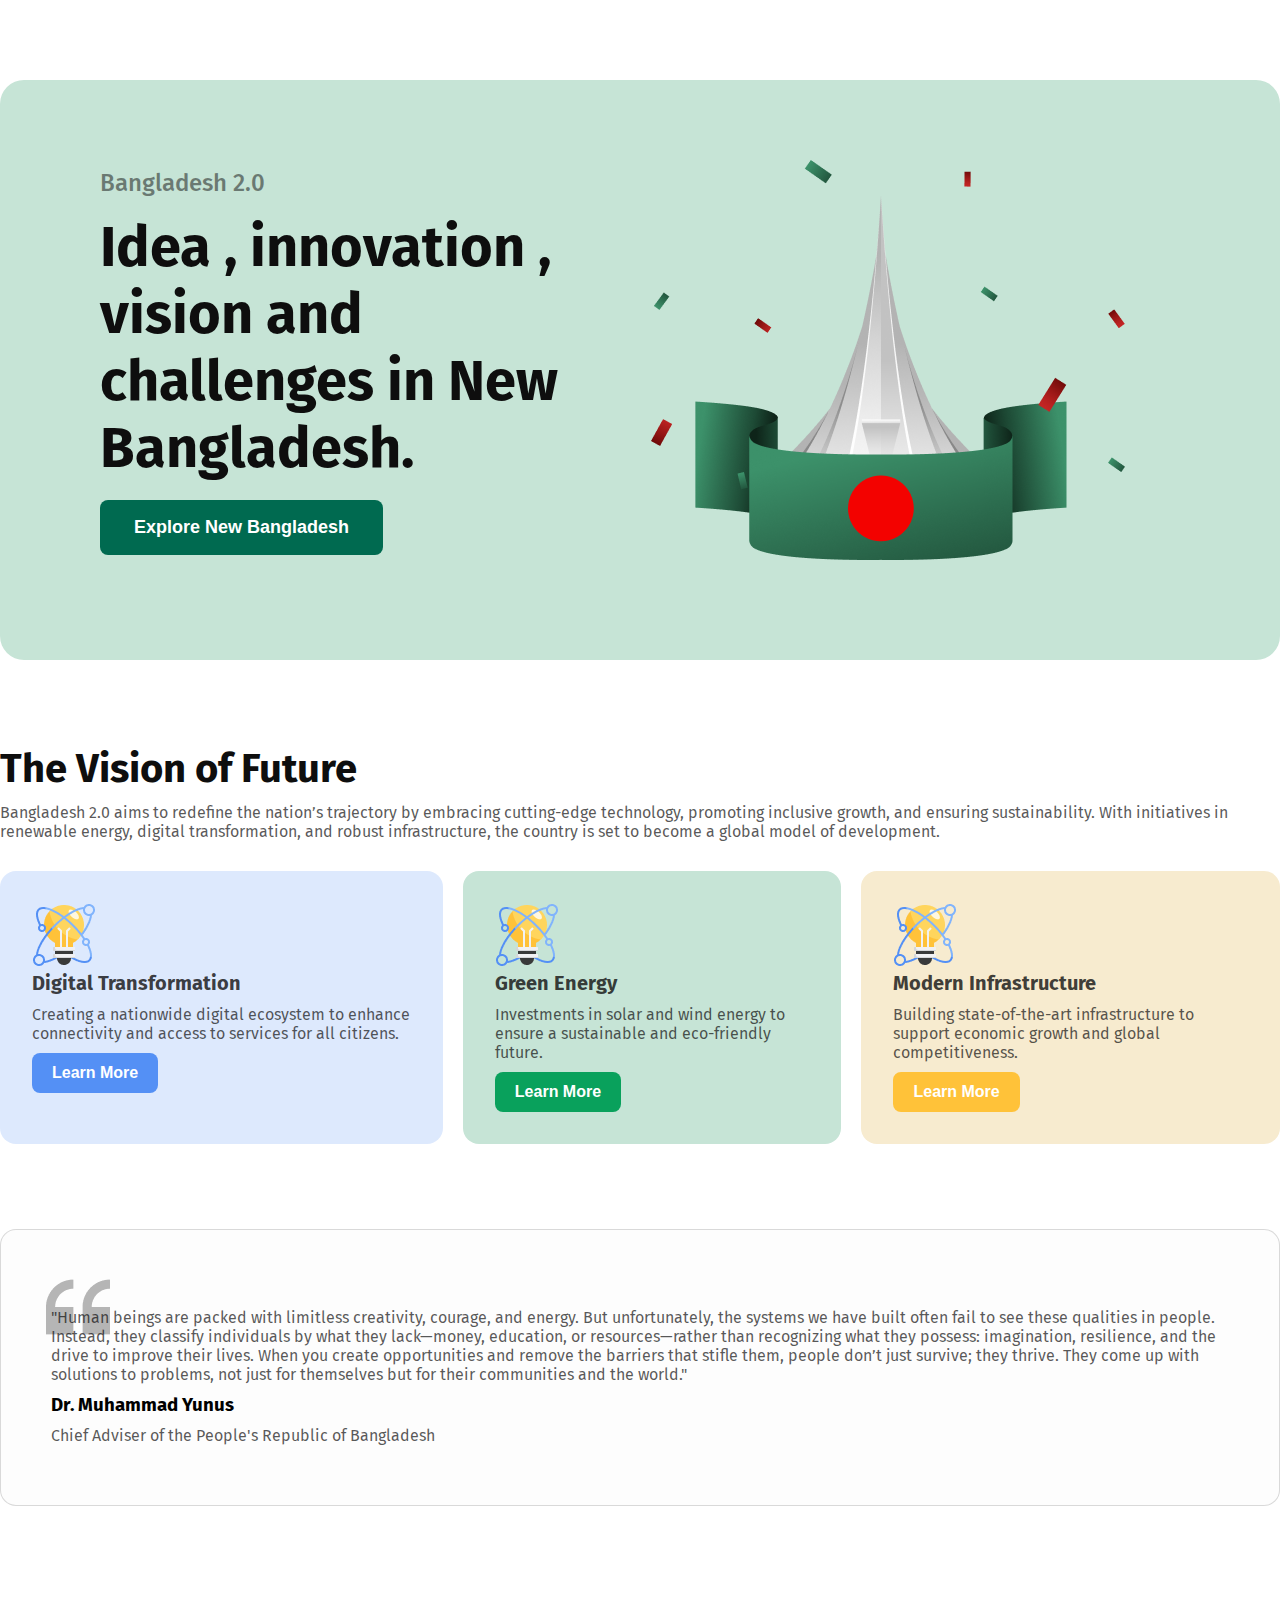
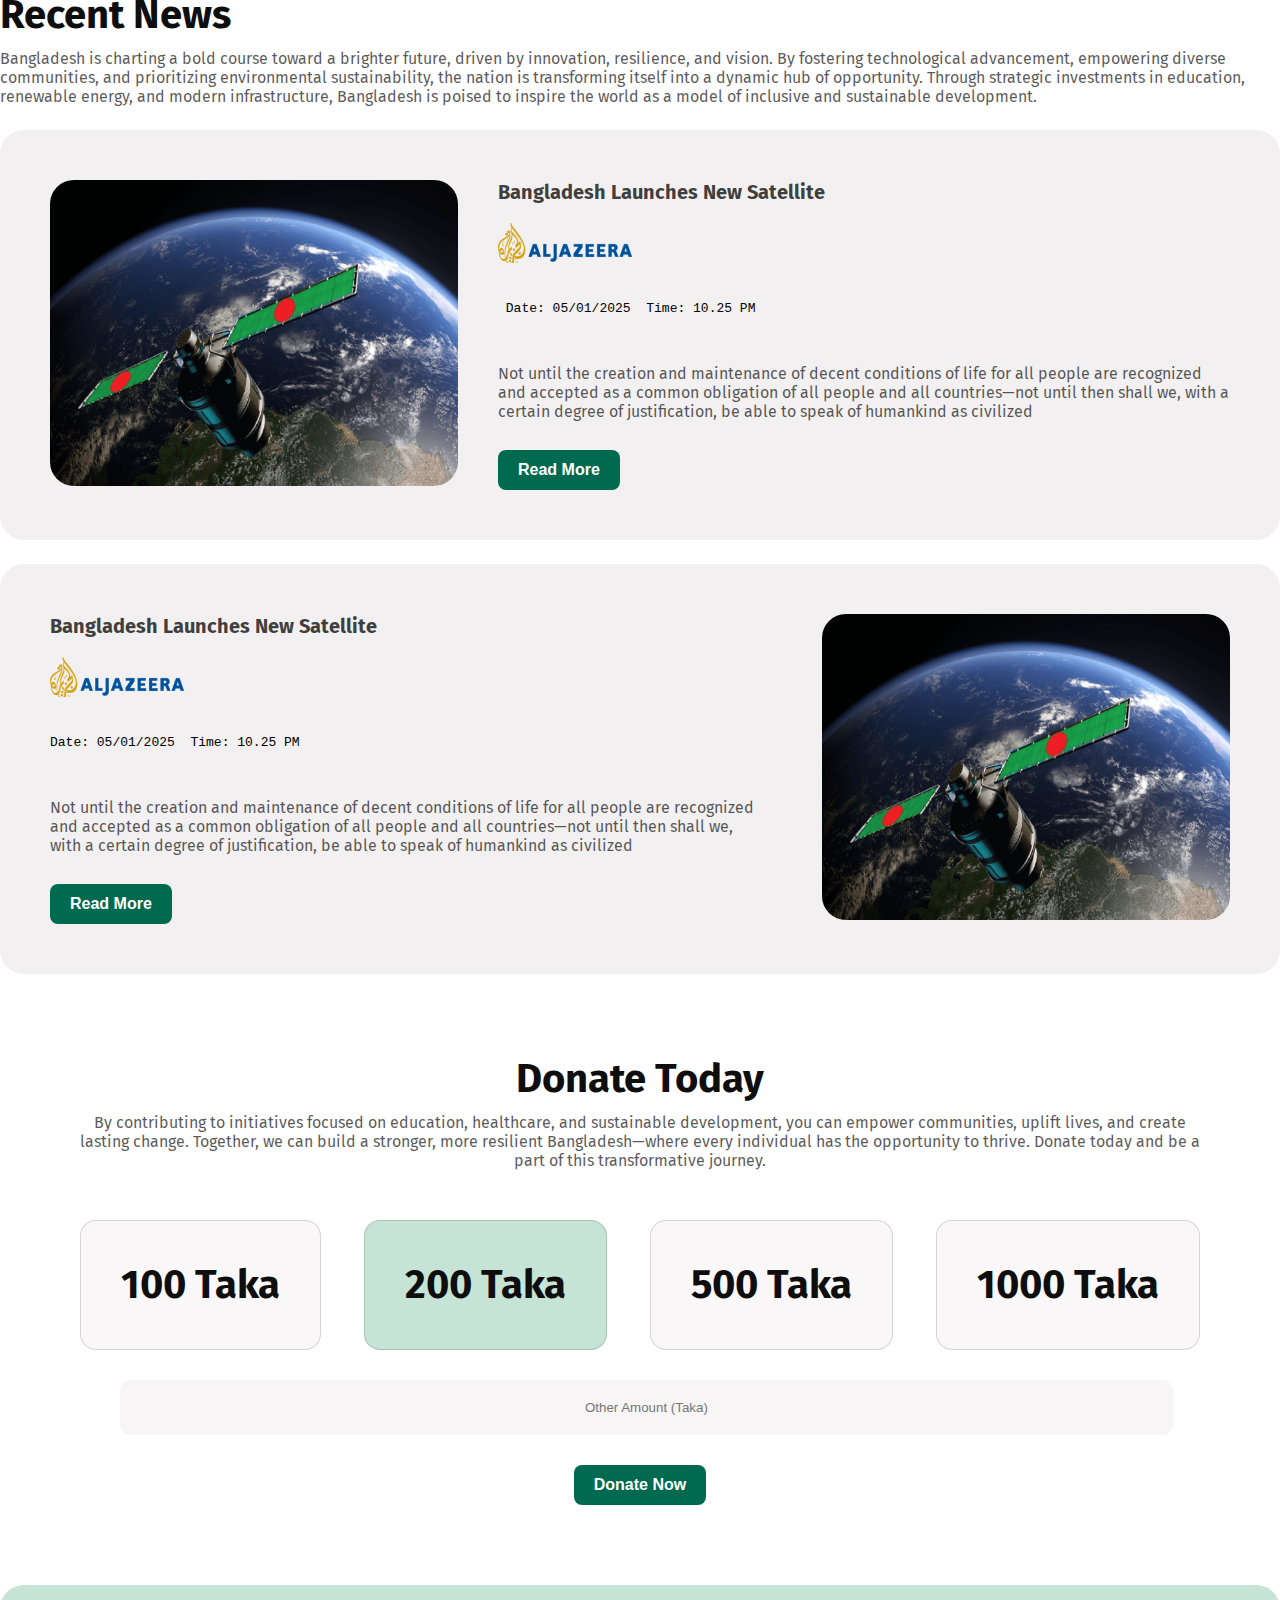
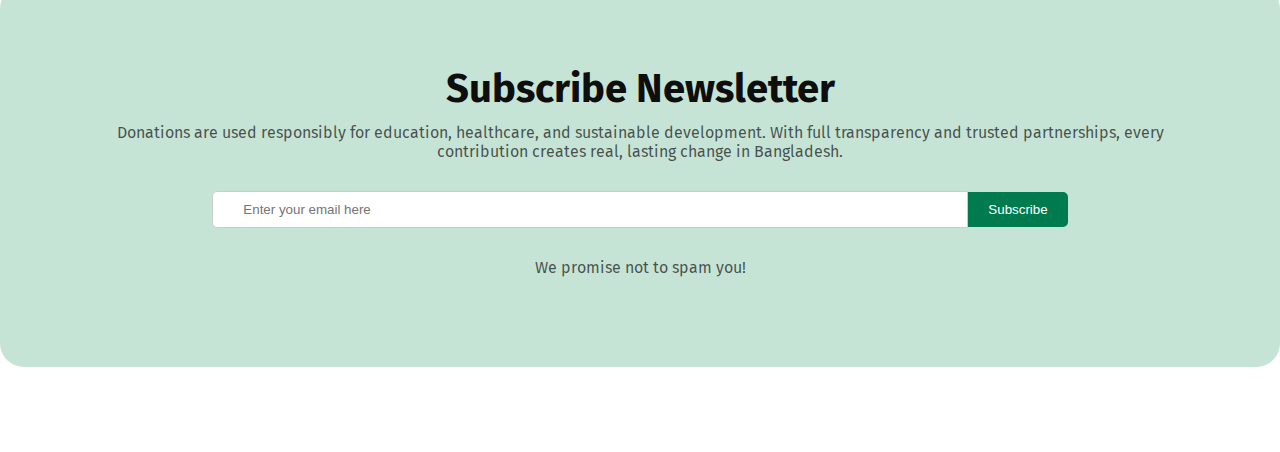
==== commit 0fc0ddf5: "add style for the motivation section" ====
--- a/assets/index.html
+++ b/assets/index.html
@@ -99,7 +99,27 @@
                 </div>
              
         </section>
-
+        <section class="motivation make-center make-center-t-s">
+            <div class="quote-img">
+                <img src="quote-bg.png" alt="">
+            </div>
+            <div class="quote-description">
+                <p class="title-description">
+                    "Human beings are packed with limitless creativity, courage, and energy. But unfortunately, the systems we have built often fail to see these qualities in people. Instead, they classify individuals by what they lack—money, education, or resources—rather than recognizing what they possess: imagination, resilience, and the drive to improve their lives. When you create opportunities and remove the barriers that stifle them, people don’t just survive; they thrive. They come up with solutions to problems, not just for themselves but for their communities and the world."
+                </p>
+            </div>
+            
+            <div>
+                <h3 class="dr-younus">
+                    Dr. Muhammad Yunus
+                </h3>
+                
+                <p class="title-description">
+                    Chief Adviser of the People's Republic of Bangladesh
+                </p>
+            </div>
+
+        </section>
         <section class="recent make-center make-center-t-s ">
 
             <div>
@@ -266,6 +286,8 @@
             </div>
 
         </section>
+        <section class="make-center-t-s">
+        </section>
     </main>
     <footer>
 
--- a/assets/styles.css
+++ b/assets/styles.css
@@ -167,11 +167,11 @@
 .recent-card{
     border-radius: 24px;
 
-background: rgba(242, 240, 240, 0.897);
+background: rgba(233, 230, 230, 0.585);
 padding: 50px;
 margin: 24px 0px;
 
-display: flex;
+display:flex;
 /* justify-content: space-between; */
 }
 .recent-card-img img {
@@ -337,3 +337,27 @@
 
      /* style for hover ends  here  */
 
+     /* style for motivation section starts here  */
+    .motivation{
+        
+        padding: 50px;
+       
+        border: 1px solid rgba(14, 14, 14, 0.15);
+    border-radius: 16px;
+
+    background: rgba(248, 248, 248, 0.282);
+    padding-top: 0px;
+    }
+    .dr-younus{
+        margin: 0px;
+    }
+    .quote-img{
+        
+        position: relative;
+        top: 45px;
+        left: -5px;
+    }
+    
+
+     /* style for motivation section ends here  */
+
